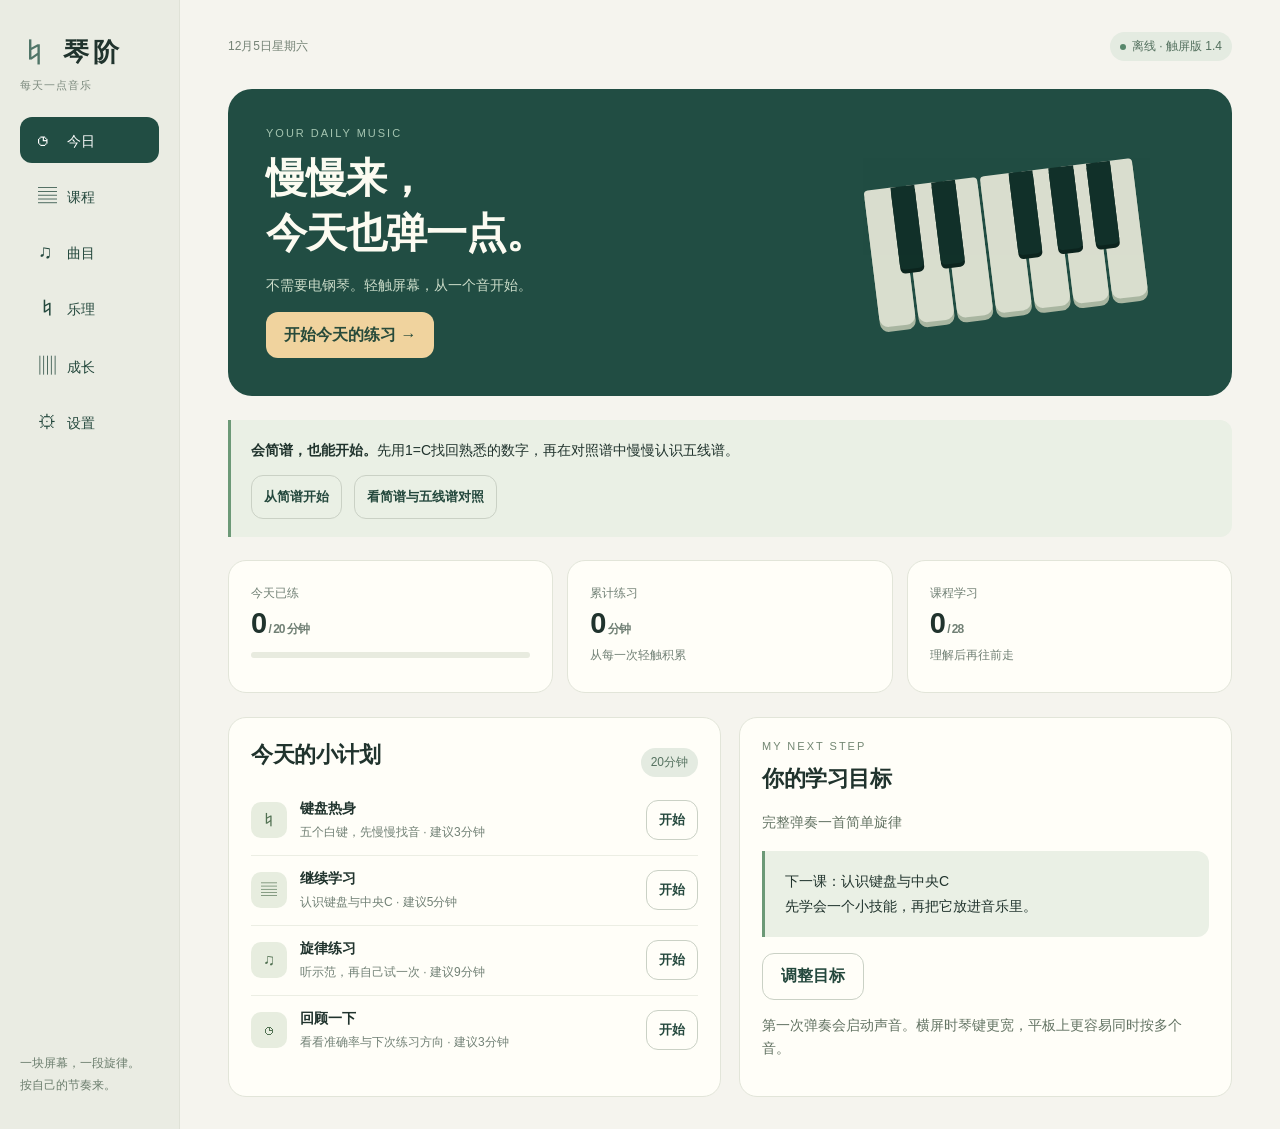
==== web/index.html @ ae4d6d0a "Add offline iPad app and unsigned IPA cloud build" ====
<!doctype html>
<html lang="zh-CN">
<head>
  <meta charset="UTF-8">
  <meta name="viewport" content="width=device-width, initial-scale=1, viewport-fit=cover">
  <meta name="theme-color" content="#214d43">
  <title>琴阶 · 每天一点音乐</title>
  <link rel="stylesheet" href="style.css">
</head>
<body>
  <div id="app"></div>
  <div id="toast" role="status" aria-live="polite"></div>
  <script src="core.js"></script>
  <script src="notation.js"></script>
  <script src="content.js"></script>
  <script src="teaching.js"></script>
  <script src="repertoire.js"></script>
  <script src="audio.js"></script>
  <script src="library.js"></script>
  <script src="app.js"></script>
</body>
</html>
---- web/style.css ----
@font-face{font-family:system;src:local('Noto Sans CJK SC')}*{box-sizing:border-box}html,body{margin:0;min-height:100%;background:#f5f4ee;color:#20332d;font-family:system,-apple-system,"Segoe UI",sans-serif}button,input,select{font:inherit}button{cursor:pointer;border:0;touch-action:manipulation}button:disabled{opacity:.45;cursor:default}button:focus-visible,a:focus-visible{outline:3px solid #e3a658;outline-offset:3px}button,input,select{border-radius:12px}button{padding:12px 18px;background:#e7eae1;color:#24483d;font-weight:600;min-height:46px}button.primary{background:#214d43;color:#fff}button.outline{background:transparent;border:1px solid #cad1c5}button.small{padding:9px 12px;min-height:40px;font-size:13px}button.active{background:#214d43;color:#fff}button.danger{color:#ab4036;background:#fceae6}input,select{padding:12px;background:#fff;border:1px solid #d3d8cb;color:#20332d}input[type=range]{padding:0;accent-color:#214d43;min-width:100px}h1,h2,h3,p{margin-top:0}h1{font-size:clamp(26px,3.2vw,42px);font-weight:650;letter-spacing:-1px;margin-bottom:12px}h2{font-size:22px;letter-spacing:-.5px;margin-bottom:16px}h3{font-size:17px;margin-bottom:8px}p{line-height:1.8}small,.muted{color:#718075}small{font-size:12px}.shell{display:grid;grid-template-columns:180px minmax(0,1fr);min-height:100vh}.sidebar{background:#eaece3;border-right:1px solid #dfe2d7;padding:32px 20px;display:flex;flex-direction:column;gap:24px}.brand{font-size:26px;letter-spacing:4px;font-weight:700;display:flex;align-items:center;gap:9px}.brand span{font-size:30px;font-weight:400;color:#507568}.brand-sub{font-size:11px;margin-top:5px;color:#7c8a7e;letter-spacing:1px}.nav{display:flex;flex-direction:column;gap:8px}.nav button{text-align:left;background:transparent;font-size:14px;font-weight:500}.nav button.active{background:#214d43;color:#fff}.nav-icon{font-size:19px;display:inline-block;width:29px}.side-note{margin-top:auto;font-size:12px;line-height:1.9;color:#6c7e6e}.main{padding:28px 36px;min-width:0;max-width:1500px;width:100%;margin:auto}.topline{display:flex;align-items:center;justify-content:space-between;margin-bottom:28px;font-size:12px;color:#748275}.tag{display:inline-flex;align-items:center;gap:6px;padding:6px 10px;border-radius:25px;background:#e4ebe1;font-size:12px;color:#54715f}.dot{width:6px;height:6px;border-radius:50%;background:#57876b}.eyebrow{font-size:11px;letter-spacing:2px;color:#738773;margin-bottom:12px}.row{display:flex;align-items:center;gap:12px;flex-wrap:wrap}.between{justify-content:space-between}.hero{background:#214d43;color:#fcfbf1;border-radius:24px;padding:32px;display:grid;grid-template-columns:1.4fr 1fr;gap:24px;margin-bottom:24px;overflow:hidden}.hero p{color:#cbdcc9;font-size:14px}.hero .eyebrow{color:#a5c5b1}.hero button{background:#f0d39e;color:#284b3b}.mini-piano{height:138px;max-width:270px;align-self:center;position:relative;display:flex;gap:3px;transform:rotate(-7deg);margin:20px auto;width:100%;opacity:.9}.mini-piano i{height:100%;background:#eeeede;flex:1;border-radius:4px 4px 9px 9px;box-shadow:0 5px 0 #b8c2ac}.mini-piano b{position:absolute;top:0;width:9%;height:60%;background:#102e27;border-radius:0 0 5px 5px;box-shadow:0 4px 0 #0a211b}.stats{display:grid;grid-template-columns:repeat(3,1fr);gap:14px;margin-bottom:24px}.stat,.card{background:#fffef8;border:1px solid #e2e5d9;border-radius:18px;padding:22px}.stat strong{display:block;font-size:29px;letter-spacing:-1px;margin:5px 0}.stat span{font-size:12px;color:#718075}.grid{display:grid;grid-template-columns:repeat(2,minmax(0,1fr));gap:18px}.grid.three{grid-template-columns:repeat(3,minmax(0,1fr))}.card p{font-size:14px;color:#637363;margin-bottom:15px}.task{display:flex;align-items:center;gap:13px;padding:14px 0;border-bottom:1px solid #eceee4}.task:last-child{border:0}.task-icon{width:36px;height:36px;background:#e7eddf;border-radius:10px;display:grid;place-items:center;color:#517152}.task-text{flex:1}.task-text b{font-size:14px;display:block;margin-bottom:4px}.section-title{display:flex;justify-content:space-between;align-items:center;margin:30px 0 15px}.section-title h2{margin:0}.progress{height:6px;background:#e8ebdf;border-radius:10px;overflow:hidden;margin:12px 0}.progress div{background:#6e9575;height:100%;border-radius:10px}.badge{display:inline-block;font-size:11px;padding:5px 8px;border-radius:7px;background:#eeeedd;color:#657557;margin-bottom:12px}.badge.done{background:#deebdf;color:#396c4d}.lesson-grid{display:grid;grid-template-columns:repeat(3,minmax(0,1fr));gap:14px}.lesson-card{display:flex;flex-direction:column}.lesson-card p{flex:1}.lesson-card button{align-self:flex-start}.reading{max-width:860px}.reading .card{margin:18px 0}.reading li{margin:12px 0;line-height:1.8;font-size:15px}.callout{padding:18px 20px;background:#eaf0e5;border-left:3px solid #6c9977;border-radius:0 12px 12px 0;margin:16px 0;font-size:14px;line-height:1.8}.tabs{display:flex;gap:8px;flex-wrap:wrap;margin:20px 0}.tabs button{font-size:13px}.practice-head{display:flex;gap:14px;justify-content:space-between;align-items:flex-start;margin-bottom:12px}.practice-head h1{font-size:27px;margin:7px 0}.practice-options{display:flex;gap:14px;align-items:center;flex-wrap:wrap;background:#fffef8;border:1px solid #e2e5d9;border-radius:14px;padding:13px 18px;margin:16px 0}.practice-options label{font-size:13px;display:flex;align-items:center;gap:8px}.score-panel{background:#fffef8;border:1px solid #e0e5d7;border-radius:20px;padding:18px;min-height:205px}.score-scroll{overflow:auto;padding:8px 0;scrollbar-width:thin}.score-scroll svg{display:block;min-width:100%;height:150px}.feedback{display:flex;justify-content:space-between;align-items:center;gap:10px;padding:12px 0 0;border-top:1px solid #edf0e5;font-size:14px;min-height:49px}.feedback strong{color:#2e6a4d}.feedback.error strong{color:#af6039}.keyboard-wrap{background:#dce3d6;border-radius:18px;padding:12px;margin:16px 0;touch-action:none;user-select:none;-webkit-user-select:none}.keyboard-toolbar{display:flex;justify-content:space-between;align-items:center;gap:8px;margin-bottom:10px;font-size:12px;color:#5b725f}.keyboard{height:clamp(160px,23vh,255px);position:relative;display:flex;gap:3px;touch-action:none}.key{padding:0;min-height:0;position:relative;display:flex;justify-content:center;align-items:flex-end;font-weight:400;touch-action:none;user-select:none;-webkit-user-select:none;-webkit-tap-highlight-color:transparent}.white{flex:1;background:linear-gradient(#fffef9,#f5f4e9);border-radius:3px 3px 9px 9px;color:#7a8271;border-bottom:5px solid #c2ccbb}.black{position:absolute;top:0;height:61%;width:4.8%;background:linear-gradient(#33483c,#1b3027);border-radius:0 0 6px 6px;color:#b8cabc;z-index:2;border-bottom:4px solid #10251b}.key span{padding-bottom:13px;font-size:12px;pointer-events:none}.black span{font-size:9px}.key.target{background:linear-gradient(#e0edcb,#c9deb4)}.black.target{background:linear-gradient(#5d8360,#385b3f)}.key.pressed{background:#dfb67b!important;border-bottom-color:#b98b52;transform:translateY(2px)}.transport{display:flex;justify-content:center;gap:10px;flex-wrap:wrap;margin:14px 0}.practice-tip{text-align:center;font-size:12px;color:#7a8979}.note-chip{display:inline-block;padding:6px 10px;background:#e8eddf;border-radius:8px;margin:3px;color:#355441;font-size:13px}.heatmap{display:grid;grid-template-columns:repeat(7,1fr);gap:7px;margin:16px 0}.day{aspect-ratio:1;border-radius:7px;background:#edf0e5;display:flex;flex-direction:column;align-items:center;justify-content:center;color:#809076;font-size:11px;gap:3px}.day.played{background:#c8dcbd;color:#31583a}.day.today{outline:2px solid #426f4e;outline-offset:1px}.history-item{padding:14px 0;border-bottom:1px solid #edf0e5;font-size:14px}.history-item small{display:block;margin-top:5px}.field{display:flex;flex-direction:column;gap:9px;margin:20px 0;font-size:14px}.quiz-options{display:flex;flex-wrap:wrap;gap:10px;margin:15px 0}.quiz-options button{min-width:90px}.result{background:#e7efdf;border:1px solid #cbdcc0;padding:22px;border-radius:16px;margin-top:14px}.result h2{margin-bottom:12px}.result p{margin:9px 0;font-size:14px}.empty{text-align:center;padding:24px;color:#798677}#toast{position:fixed;bottom:22px;left:50%;transform:translateX(-50%);background:#203e32;color:#fff;padding:13px 22px;border-radius:12px;z-index:20;max-width:90%;opacity:0;pointer-events:none;transition:opacity .15s;font-size:14px}#toast.show{opacity:1}.audio-note{font-size:12px;line-height:1.6;color:#7b8574;margin-top:14px}.lesson-number{font-size:24px;color:#91a489;margin-bottom:12px;font-weight:300}.footer-note{margin-top:24px;color:#82907c;font-size:12px;line-height:1.8}.knowledge-buttons button{font-size:13px}.settings-grid{max-width:780px}.filter-label{font-size:12px;color:#75836c;margin-right:6px}
@media(min-width:1200px){.main{padding:32px 48px}.keyboard{height:240px}.hero{padding:38px}}
@media(max-width:950px){.shell{grid-template-columns:85px minmax(0,1fr)}.sidebar{padding:25px 10px}.brand{font-size:20px;justify-content:center;letter-spacing:0}.brand span,.brand-sub,.side-note{display:none}.nav button{text-align:center;padding:12px 3px;font-size:11px}.nav-icon{display:block;margin:auto;width:auto;font-size:22px;margin-bottom:5px}.main{padding:22px}.lesson-grid{grid-template-columns:repeat(2,minmax(0,1fr))}.grid.three{grid-template-columns:repeat(2,minmax(0,1fr))}.hero{padding:25px}.keyboard{height:190px}}
@media(max-width:600px){.shell{display:block}.sidebar{position:fixed;bottom:0;left:0;right:0;height:68px;padding:6px;background:#eaece3;z-index:10;border-top:1px solid #d5dece}.brand{display:none}.nav{flex-direction:row;gap:2px;justify-content:space-around}.nav button{flex:1;min-height:54px;padding:4px;font-size:10px}.nav-icon{font-size:19px;margin-bottom:2px}.main{padding:18px 14px 85px}.topline{margin-bottom:20px}.hero{grid-template-columns:1fr;padding:23px}.mini-piano{display:none}.stats{gap:8px}.stat{padding:13px}.stat strong{font-size:24px}.grid,.grid.three,.lesson-grid{grid-template-columns:1fr}.keyboard-wrap{padding:8px}.keyboard{gap:2px;height:165px}.key span{font-size:9px}.black span{font-size:7px}.keyboard-toolbar{font-size:10px}.practice-head h1{font-size:23px}.practice-options{padding:12px;gap:9px}.practice-options label{font-size:12px}.transport button{padding:12px;font-size:12px}.score-panel{padding:12px}.feedback{font-size:12px}.card{padding:19px}}
@media(max-height:680px) and (min-width:601px){.main{padding-top:14px;padding-bottom:16px}.topline{margin-bottom:15px}.practice-options{margin:10px 0}.score-panel{min-height:165px;padding:10px 16px}.score-scroll svg{height:120px}.keyboard{height:155px}.keyboard-wrap{margin:10px 0}.transport{margin:9px 0}.practice-head h1{font-size:23px}}
.main{margin:0 auto}.practice-main .topline{display:none}
/* Keep notation readable while keeping the transport visible on a tablet. */
.practice-main .score-scroll svg{height:150px!important}
@media(max-height:680px) and (min-width:601px){.practice-main .score-scroll svg{height:110px!important}.practice-main .keyboard{height:130px!important}}
.notation-control{display:inline-flex;align-items:center;gap:8px;font-size:13px}.notation-control select{padding:9px;width:110px}.practice-options #mode{width:180px}.practice-options #range{width:108px}.practice-options #bpm{width:100px}.practice-options label{white-space:nowrap}.notation-help{font-size:12px;color:#66785c;line-height:1.6;margin:8px 3px}.score-name{display:block;font-size:11px;color:#7d8c71;padding:2px 10px}.score-pair{width:max-content;min-width:100%}.score-pair svg{min-width:0}.key-number{display:block;position:relative;font-size:17px;font-weight:600;line-height:1.1;margin:10px 0 6px}.key-number i,.key-number em{position:absolute;font-style:normal;left:0;right:0;text-align:center;font-size:15px;line-height:7px}.key-number i{top:-9px}.key-number em{bottom:-7px}.key span small{display:block;color:inherit;font-size:10px;opacity:.8}.black .key-number{font-size:12px}.black span small{font-size:8px}.question-block{padding:14px 0;border-bottom:1px solid #e8ecdF;margin-bottom:20px}.answer-explanation{padding:12px;border-radius:9px;background:#eef3e7;font-size:14px;line-height:1.8}.answer-explanation.correct{color:#396d48}.answer-explanation.retry{color:#96613f;background:#f9f0df}.mistake{color:#986448!important}.table-scroll{overflow:auto}.bridge-table{width:100%;border-collapse:collapse;font-size:14px;white-space:nowrap}.bridge-table th{text-align:left;color:#6c7d60;font-size:12px;background:#f0f3e8}.bridge-table th,.bridge-table td{padding:11px 12px;border-bottom:1px solid #e9eddf}.bridge-number{font-size:22px;color:#365b3e}.lesson-score{background:#f6f7ef;border-radius:12px;padding:8px}.lesson-score svg{height:160px}.lesson-score .score-pair svg{height:145px}.reading .card h2{font-size:20px}.settings-grid .notation-control{margin:15px 0 22px}.learning-intro{margin:0 0 23px}.reading .score-scroll{overscroll-behavior-x:contain}
@media(min-width:601px) and (max-height:900px){.practice-main.compare-mode .score-scroll svg{height:100px!important}.practice-main.compare-mode .keyboard{height:125px!important}.practice-main.compare-mode .notation-help{margin:5px 3px}.practice-main.compare-mode .practice-tip{font-size:11px}.practice-main.compare-mode .practice-options{gap:10px}}
@media(max-width:600px){.notation-control select{width:110px}.key-number{font-size:13px}.black .key-number{font-size:10px}.key span small{font-size:8px}.black span small{font-size:7px}.bridge-table th,.bridge-table td{padding:9px 7px}.practice-options #mode{width:176px}.practice-options{gap:9px}.score-pair svg{height:130px!important}}
@media(min-width:601px) and (max-height:900px){.practice-main{padding:14px 24px}.practice-main .practice-head .eyebrow{display:none}.practice-main .practice-head h1{font-size:23px;margin:0 0 7px}.practice-main .practice-options{padding:8px 14px;margin:10px 0}.practice-main .practice-options select{padding:9px}.practice-main .score-panel{min-height:150px;padding:10px 14px}.practice-main .score-scroll{padding:4px 0}.practice-main .score-scroll svg{height:80px}.practice-main .feedback{min-height:32px;padding-top:8px}.practice-main .keyboard-wrap{padding:8px 10px;margin:10px 0}.practice-main .keyboard{height:145px}.practice-main .keyboard-toolbar{margin-bottom:8px}.practice-main .keyboard-toolbar button{padding:6px 10px;min-height:30px}.practice-main .transport{margin:8px 0}.practice-main .practice-tip{margin-bottom:8px}}
.guide-invite{display:flex;justify-content:space-between;align-items:center;gap:12px;background:#e8eedf;border-radius:12px;padding:9px 14px;font-size:13px}.guide-panel{padding:12px 16px;background:#e7efdf;border:1px solid #d1dfc2;border-radius:15px}.guide-panel p{font-size:13px;margin:7px 0;line-height:1.6}.guide-steps{display:flex;gap:16px;color:#829174;font-size:13px}.guide-steps .current{color:#244f3d;font-weight:700}.guide-result{border-top:1px solid #cfddc0;margin:14px 0;padding-top:5px}.keyboard-toolbar label{display:flex;align-items:center;gap:7px}.keyboard-toolbar select{padding:6px 8px;border-radius:9px;font-size:12px}.keyboard-caption{margin-right:auto}.repeat-control{display:flex;align-items:center;gap:6px;font-size:12px;color:#5e735c;padding:8px}.repeat-control input{accent-color:#214d43;width:17px;height:17px}.practice-options #bar-first,.practice-options #bar-last{width:55px}.key.replaying{background:#d0b88f!important;border-bottom-color:#b99262}.replay-library{margin-top:20px}.replay-row{padding:10px 0;border-bottom:1px solid #e2e8d8;font-size:14px}.replay-row:last-child{border:0}.result>small{display:block;margin-top:13px;line-height:1.7}
.guide-panel p{margin:3px 0}.practice-main .practice-head{margin-bottom:10px}
@media(min-width:601px) and (max-height:900px){.practice-main .score-scroll svg{height:110px!important}.practice-main.compare-mode .score-scroll svg{height:80px!important}.practice-main .guide-panel{padding:8px 12px}.practice-main .guide-panel .row button{min-height:30px;padding:6px 10px}.practice-main .guide-panel>button{min-height:32px;padding:6px 14px}.practice-main .practice-options{gap:8px 12px}.practice-main .keyboard{height:160px}.practice-main .keyboard-caption{display:none}.practice-main .guide-invite{padding:6px 12px}}
@media(max-width:600px){.guide-invite{font-size:12px;padding:9px}.guide-steps{gap:8px;font-size:12px}.guide-panel{padding:10px}.keyboard-toolbar{flex-wrap:wrap}.keyboard-caption{display:none}.practice-options #bar-first,.practice-options #bar-last{width:53px}.replay-row{gap:10px}}
.song-path{border-left:3px solid #92aa77;background:#eaf0e1;padding:12px 16px;border-radius:0 12px 12px 0;font-size:14px;line-height:1.7;margin:20px 0}.catalog-tools{justify-content:space-between;margin:20px 0}.catalog-tools label{font-size:13px;display:flex;align-items:center;gap:10px}.catalog-tools input{width:260px;max-width:100%}.song-skills{display:flex;gap:5px;flex-wrap:wrap;margin-bottom:14px}.song-skills span{font-size:11px;background:#edf1e5;color:#597150;padding:5px 7px;border-radius:6px}.song-card .badge{align-self:flex-start}.song-card details{border-top:1px solid #e5eadc;padding:12px 0;font-size:12px;color:#65775c;margin-bottom:8px}.song-card summary,.piece-plan summary{cursor:pointer;line-height:1.6}.song-card details p{margin:10px 0;font-size:12px}.song-card ol,.piece-plan ol{padding-left:20px;line-height:1.8}.song-card details small{display:block;line-height:1.7}.song-card .row{gap:6px}.piece-plan{padding:7px 12px;background:#f0f3e7;border-radius:10px;margin:8px 0;font-size:12px;color:#536a50}.piece-plan p{margin:9px 0;line-height:1.7}.song-card h3{line-height:1.6}.tabs .filter-label{align-self:center;min-width:30px}
@media(max-width:600px){.catalog-tools label{width:100%}.catalog-tools input{flex:1;min-width:0}.song-path{font-size:12px}.song-card h3{font-size:17px}}
@media(min-width:601px) and (max-height:900px){.practice-main.compare-mode .notation-help{display:none}.practice-main .piece-plan{padding:4px 12px;margin:5px 0}.practice-main .practice-options #bpm{width:85px}.practice-main .practice-options label{gap:6px}}
@media(min-width:601px) and (max-height:900px){.practice-main.compare-mode .keyboard{height:120px!important}.practice-main .guide-panel{padding:6px 12px}}
.library-tools{display:flex;justify-content:space-between;align-items:center;gap:18px;background:#e9efdf;padding:18px;border-radius:15px;margin:20px 0}.library-tools b{font-size:15px}.library-tools small{display:block;line-height:1.6;margin-top:7px}.import-help{padding:12px 18px;font-size:13px;margin:14px 0}.import-help summary{cursor:pointer}.import-help li{line-height:1.8;margin:7px 0}.import-help p{font-size:12px;margin-bottom:0}.import-preview{margin:24px 0;max-width:850px}.import-preview article{padding:16px 0;border-bottom:1px solid #e1e8d7}.import-preview article:last-child{border:0}.import-preview small{line-height:1.7;display:block}.import-preview p{margin:12px 0}.remove-song{background:transparent;color:#8c7962;font-size:11px!important;margin-top:10px;min-height:30px!important;padding:4px 0!important}.import-error{font-size:13px;overflow-wrap:anywhere}
@media(max-width:950px){.library-tools{flex-direction:column;align-items:flex-start}.library-tools .row{gap:8px}}
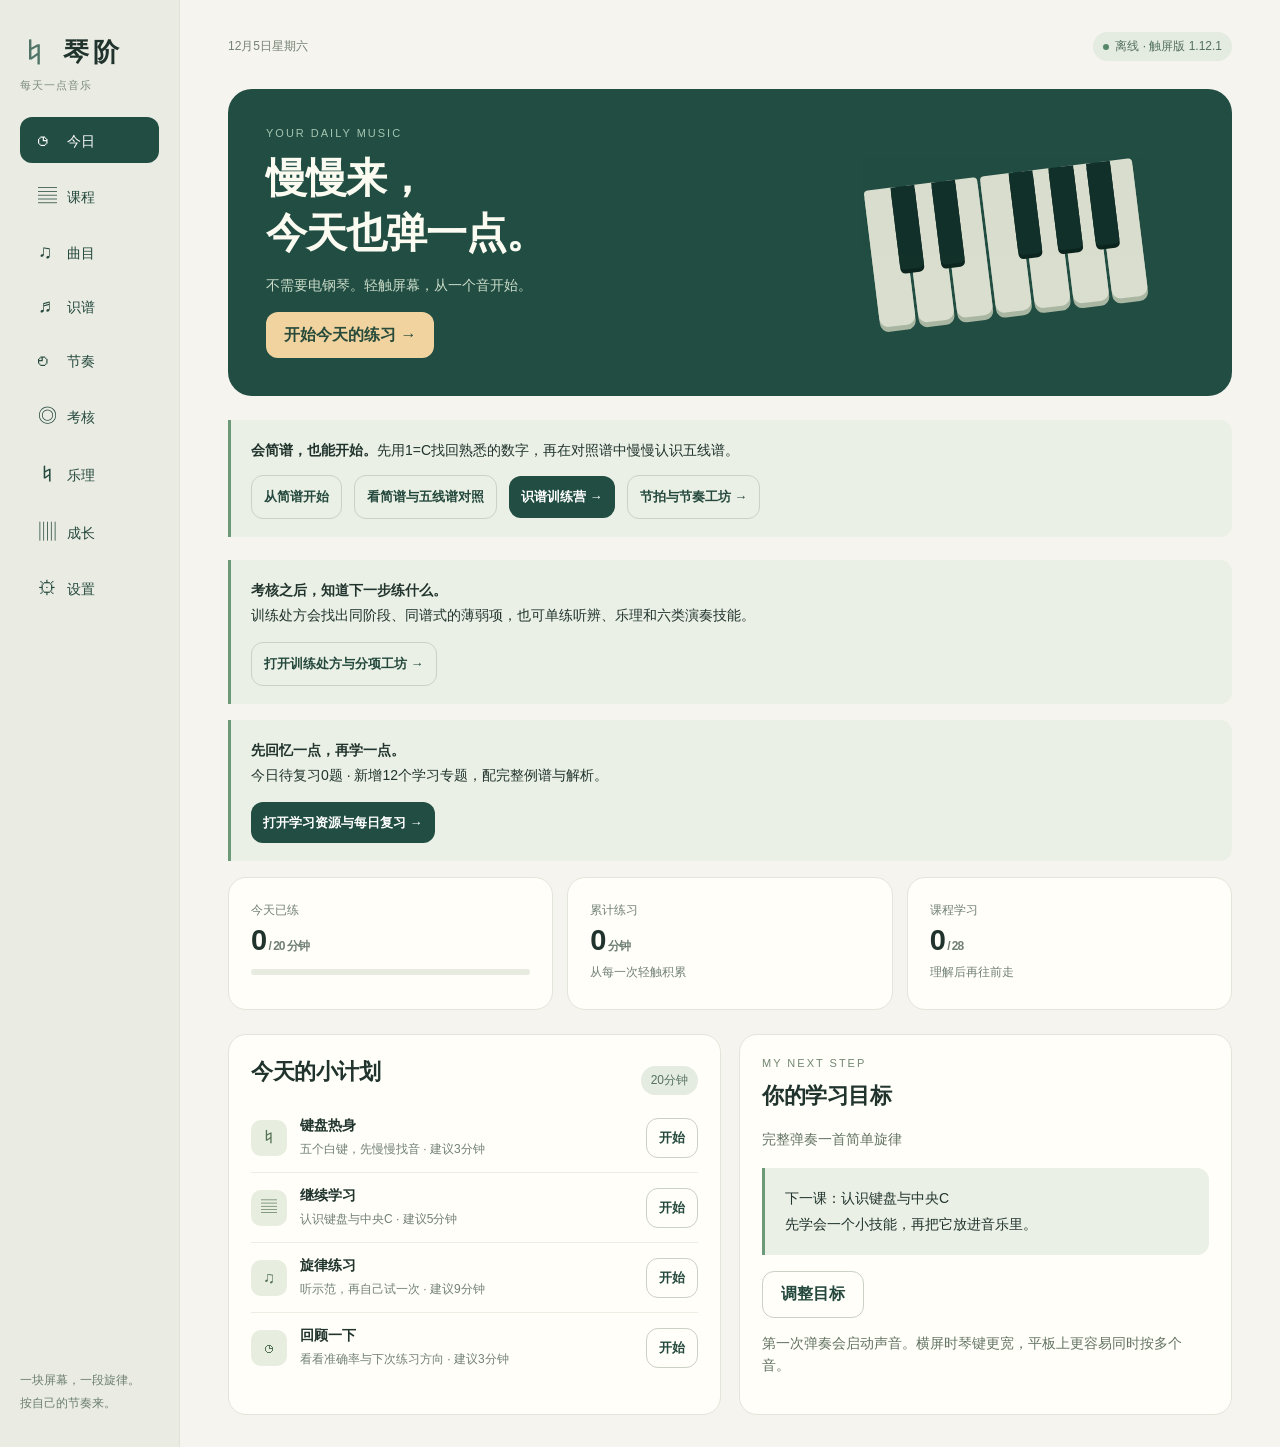
==== commit c454944e: "Publish Qinjie 1.12.1 Android and iPad source with offline piano samples" ====
--- a/web/index.html
+++ b/web/index.html
@@ -10,6 +10,12 @@
 <body>
   <div id="app"></div>
   <div id="toast" role="status" aria-live="polite"></div>
+  <script src="exam-core.js"></script>
+  <script src="coach.js"></script>
+  <script src="learning-content.js"></script>
+  <script src="learning-core.js"></script>
+  <script src="practice-review.js"></script>
+  <script src="rhythm-core.js"></script>
   <script src="core.js"></script>
   <script src="notation.js"></script>
   <script src="content.js"></script>
@@ -17,6 +23,12 @@
   <script src="repertoire.js"></script>
   <script src="audio.js"></script>
   <script src="library.js"></script>
+  <script src="training.js"></script>
+  <script src="exam-content.js"></script>
+  <script src="drill-content.js"></script>
+  <script src="exam.js"></script>
+  <script src="learning-ui.js"></script>
+  <script src="rhythm-ui.js"></script>
   <script src="app.js"></script>
 </body>
 </html>
--- a/web/style.css
+++ b/web/style.css
@@ -21,3 +21,74 @@
 @media(min-width:601px) and (max-height:900px){.practice-main.compare-mode .keyboard{height:120px!important}.practice-main .guide-panel{padding:6px 12px}}
 .library-tools{display:flex;justify-content:space-between;align-items:center;gap:18px;background:#e9efdf;padding:18px;border-radius:15px;margin:20px 0}.library-tools b{font-size:15px}.library-tools small{display:block;line-height:1.6;margin-top:7px}.import-help{padding:12px 18px;font-size:13px;margin:14px 0}.import-help summary{cursor:pointer}.import-help li{line-height:1.8;margin:7px 0}.import-help p{font-size:12px;margin-bottom:0}.import-preview{margin:24px 0;max-width:850px}.import-preview article{padding:16px 0;border-bottom:1px solid #e1e8d7}.import-preview article:last-child{border:0}.import-preview small{line-height:1.7;display:block}.import-preview p{margin:12px 0}.remove-song{background:transparent;color:#8c7962;font-size:11px!important;margin-top:10px;min-height:30px!important;padding:4px 0!important}.import-error{font-size:13px;overflow-wrap:anywhere}
 @media(max-width:950px){.library-tools{flex-direction:column;align-items:flex-start}.library-tools .row{gap:8px}}
+.reading-round{max-width:1040px;margin:20px auto}.reading-round h2{margin-top:20px;font-size:22px}.reading-question{display:flex;justify-content:center;background:#f4f6ed;border-radius:16px;margin:16px 0}.reading-question>svg{height:180px;width:168px}.reading-choices{display:grid;grid-template-columns:repeat(4,minmax(0,1fr));gap:12px}.reading-choice{padding:8px;background:#fffef8;border:2px solid #d9dfcf;display:flex;flex-direction:column;align-items:center}.reading-choice>span{font-size:12px}.reading-choice svg{width:100%;max-width:168px;height:160px}.reading-choice:disabled{opacity:1}.reading-choice.is-correct{border-color:#398267;background:#e6f1e2}.reading-choice.is-wrong{border-color:#b96551;background:#f9e7df}.reading-feedback{line-height:1.8;margin-top:20px;color:#54715f}.reading-feedback p{margin:8px 0}.reading-error{background:#f7ebe0}.reading-pair{display:flex;justify-content:center;gap:12px}.reading-pair svg{width:168px;height:145px;max-width:45%}.reading-mode-list{display:flex;flex-direction:column;gap:12px}.reading-weak{display:flex;flex-wrap:wrap;gap:8px;margin:16px 0}.reading-result{margin:20px 0}.reading-main .history-item small{display:block;margin-top:7px}.reading-keyboard{height:175px}.reading-round .keyboard-wrap{overflow-x:auto}.reading-main .field{display:flex;flex-direction:column;gap:8px;margin:14px 0}.reading-main .card>small{display:block;line-height:1.7;margin-top:12px}
+@media(max-width:950px){.reading-choices{grid-template-columns:repeat(2,minmax(0,1fr))}.reading-choice svg{height:130px}.reading-round h2{font-size:19px}}
+/* Offline recorded piano controls */
+.practice-options #timbre{max-width:220px}
+.timbre-card>label{display:flex;gap:12px;align-items:center;margin-bottom:16px}
+.timbre-card select{flex:1;min-width:0;max-width:100%}
+.timbre-card [data-audio-status]{display:block;color:#54715f;margin:14px 0}
+.practice-audio-status{display:block;margin-top:12px}
+[hidden]{display:none!important}
+.audio-preparation{display:flex;align-items:center;gap:10px;flex-wrap:wrap;margin:8px 0;font-size:12px;min-width:0}
+.audio-preparation small{overflow-wrap:anywhere;flex:1;min-width:160px}
+.audio-preparation progress{width:150px;max-width:100%;height:8px;accent-color:#214d43}
+.timbre-card .audio-preparation [data-audio-status]{margin:4px 0}
+.audio-check{border-top:1px solid #d9e0d2;margin:18px 0 0;padding-top:16px}
+.audio-check p{font-size:13px;line-height:1.75;margin:10px 0}
+.audio-check .row{flex-wrap:wrap}
+.audio-diagnostic{margin-top:16px;font-size:12px}
+.audio-diagnostic summary{cursor:pointer}
+.audio-diagnostic textarea{width:100%;max-width:100%;min-width:0;font-family:monospace;font-size:11px;line-height:1.5;border:1px solid #d3d8cb;border-radius:10px;padding:10px;resize:vertical;margin-bottom:10px;background:#fffef8;color:#365144}
+.rhythm-workshop{display:grid;gap:20px;grid-template-columns:minmax(250px,.8fr) minmax(0,1.6fr);align-items:start;margin:22px 0}
+.rhythm-controls{display:flex;flex-wrap:wrap;gap:14px;margin:18px 0;align-items:center}.rhythm-controls label{display:flex;align-items:center;gap:8px;font-size:13px}.rhythm-controls input[type=range]{width:120px;min-width:0}.rhythm-controls select{padding:8px;max-width:100%}.rhythm-controls input[type=checkbox]{accent-color:#214d43}
+.rhythm-pulse{display:flex;gap:10px;margin:24px 0}.rhythm-pulse span{display:grid;place-items:center;width:44px;height:44px;border-radius:50%;background:#edf1e5;color:#60775d;font-size:22px}.rhythm-pulse span.current{background:#214d43;color:#fff}
+.rhythm-workshop .row{flex-wrap:wrap}.rhythm-workshop small,.rhythm-result>small{display:block;line-height:1.7;margin-top:10px}
+.rhythm-catalog{display:grid;grid-template-columns:repeat(3,minmax(0,1fr));gap:8px;margin:16px 0 22px}.rhythm-catalog button{text-align:left;white-space:normal}.rhythm-catalog button.selected{background:#214d43;color:#fff}.rhythm-catalog small{color:inherit;margin:0;font-size:10px;opacity:.8}
+.rhythm-count{padding:10px 12px;background:#f1efde;border-radius:10px;font-size:13px}.rhythm-bars{display:grid;grid-template-columns:repeat(2,minmax(0,1fr));gap:12px;margin:16px 0}.rhythm-bar{min-width:0}.rhythm-bar>small{margin:0 0 6px}.rhythm-cells{display:flex;gap:2px;height:65px}.rhythm-cell{min-width:0;display:flex;flex-direction:column;align-items:center;justify-content:center;border-radius:7px;background:#e8eedf;color:#476944}.rhythm-cell b{font-size:20px}.rhythm-cell span{font-size:10px}.rhythm-cell.rest{background:#f1ede3;color:#8d7d64}.rhythm-cell.current{background:#dac399;box-shadow:inset 0 0 0 2px #a88d54}
+.rhythm-actions{margin-top:18px}.rhythm-pad{display:block;width:100%;min-height:115px;margin:20px 0 10px;background:#214d43;color:#fff;font-size:24px;touch-action:none;user-select:none;-webkit-user-select:none}.rhythm-pad span{display:block;font-size:12px;font-weight:400;margin-top:12px}.rhythm-pad.tapped{animation:rhythm-tap .15s ease-out}@keyframes rhythm-tap{from{background:#598d69}to{background:#214d43}}
+.rhythm-result{margin:20px 0}.rhythm-metrics{display:grid;grid-template-columns:repeat(3,minmax(0,1fr));gap:10px;margin:20px 0}.rhythm-metrics>div{background:#edf1e5;padding:14px;border-radius:12px}.rhythm-metrics span{display:block;font-size:12px}.rhythm-metrics b{display:block;font-size:28px;margin:8px 0}.rhythm-metrics small{font-size:11px}
+.rhythm-detail{border-collapse:collapse;width:100%;font-size:13px}.rhythm-detail th,.rhythm-detail td{padding:9px;text-align:left;border-bottom:1px solid #dfe5d8}.rhythm-result details{margin:18px 0}.rhythm-result summary{cursor:pointer}.rhythm-history-row{display:flex;align-items:center;justify-content:space-between;gap:14px;padding:12px 0;border-bottom:1px solid #dfe5d8;font-size:13px}
+@media(max-width:1050px){.rhythm-workshop{grid-template-columns:1fr}.rhythm-workshop>section:first-child .rhythm-controls{margin:12px 0}.rhythm-pulse{margin:16px 0}}
+@media(max-width:650px){.rhythm-catalog{grid-template-columns:repeat(2,minmax(0,1fr))}.rhythm-controls{gap:10px}.rhythm-metrics>div{padding:10px}.rhythm-metrics b{font-size:23px}.rhythm-history-row{flex-wrap:wrap}.rhythm-bars{grid-template-columns:1fr}.rhythm-pad{min-height:110px}}
+@media(prefers-reduced-motion:reduce){.rhythm-pad.tapped{animation:none}}
+.rhythm-active>.muted,.rhythm-active .rhythm-catalog,.rhythm-active .rhythm-controls,.rhythm-active .rhythm-count,.rhythm-active #metro-start{display:none}
+.rhythm-active .rhythm-workshop section>small,.rhythm-active .rhythm-workshop section>p:not(#rhythm-status):not(#rhythm-feedback){display:none}
+.rhythm-active h1{font-size:26px;margin-bottom:8px}.rhythm-active .rhythm-workshop{margin:12px 0}.rhythm-active .rhythm-bars{margin:10px 0}.rhythm-active .rhythm-actions{margin:10px 0}.rhythm-active .rhythm-pad{margin:10px 0;min-height:110px}.rhythm-live-mode{font-size:12px;color:#61765a;margin:10px 0}
+.sample-credits{margin-top:20px;overflow-wrap:anywhere;font-size:13px}
+.sample-credits summary{cursor:pointer}
+.exam-main h1{font-size:clamp(25px,3vw,36px)}
+.exam-station{margin:12px 0}.exam-score{max-height:34vh;overflow:auto;border:1px solid #dfe2d7;border-radius:16px;padding:12px;background:#fffef8}
+.exam-score-row{margin-bottom:10px}.exam-score svg{display:block;min-width:0;width:100%;height:auto;max-height:170px}.exam-score .notation-stack{gap:0}
+.exam-keyboard-wrap{margin:14px 0;overflow-x:auto}.exam-keyboard{height:155px;touch-action:none}.exam-answers{display:grid;grid-template-columns:repeat(2,minmax(0,1fr));gap:12px;margin-top:20px}
+.exam-total{display:block;font-size:42px;color:#214d43;margin:15px 0}.exam-total small{font-size:14px}.exam-stage-report{border-top:1px solid #dfe2d7;padding:16px 0}.exam-stage-report summary,.exam-rules summary{cursor:pointer;font-weight:600;line-height:1.8}
+.exam-metrics{display:grid;grid-template-columns:repeat(3,minmax(0,1fr));gap:10px;margin-top:16px}.exam-metrics>div{background:#edf1e5;border-radius:10px;padding:12px}.exam-metrics span{display:block;font-size:12px}.exam-metrics b{font-size:22px}
+.exam-error-list{max-height:260px;overflow:auto;font-size:13px}.exam-error-list p{margin-bottom:8px}.exam-rules{margin-top:20px}#exam-loading{display:block;margin-top:12px}#exam-cal-tap{min-height:90px;min-width:240px}.exam-question{margin-top:18px}
+.exam-error-list table{width:100%;border-collapse:collapse;margin-top:10px}.exam-error-list th,.exam-error-list td{text-align:left;padding:8px;border-bottom:1px solid #dfe2d7;font-variant-numeric:tabular-nums}
+.coach-plan{margin-top:20px}.coach-prescriptions{display:grid;grid-template-columns:repeat(auto-fit,minmax(220px,1fr));gap:14px}.coach-prescriptions article{background:#edf1e5;padding:16px;border-radius:14px}.coach-prescriptions small{display:block;margin:12px 0}.coach-chart{width:100%;height:180px;display:block}.coach-chart text{font-size:11px;fill:#214d43}.coach-trend-list{font-size:13px;max-height:150px;overflow:auto}.coach-answer-review .callout{margin:20px 0}
+@media(max-width:900px){.coach-prescriptions{grid-template-columns:1fr}.coach-chart{height:150px}}
+@media(max-width:900px){.nav{overflow-x:auto}.exam-score{max-height:30vh}.exam-keyboard{height:145px}.exam-metrics{grid-template-columns:repeat(2,minmax(0,1fr))}.exam-main .row{gap:8px}}
+.learning-editor textarea{display:block;width:100%;max-width:100%;box-sizing:border-box;margin:12px 0;padding:12px;border:1px solid var(--line,#d3dccd);border-radius:12px;background:#fffef8;color:inherit;font:inherit;line-height:1.8;resize:vertical}
+.learning-note-preview{white-space:pre-wrap;overflow-wrap:anywhere;max-height:180px;overflow:auto}
+.learning-summary small,.learning-resource-list small{display:block;margin-top:12px}
+.learning-search{margin:20px 0;flex-wrap:wrap}
+.learning-search label{display:flex;align-items:center;gap:10px}
+.learning-search input{max-width:100%;min-width:0}
+.learning-score>div{margin-bottom:14px;border-bottom:1px solid #e0e6d8;padding-bottom:14px}
+.learning-score svg{display:block;width:100%;min-width:0;height:auto}
+.learning-score .score-pair{width:100%}
+.learning-large.reading,.learning-large .reading{font-size:18px;line-height:1.95}
+.learning-large.reading p,.learning-large .reading p,.learning-large.reading li,.learning-large .reading li{font-size:18px;line-height:1.95}
+.learning-large .reading button,.learning-large.reading button{font-size:16px}
+.learning-review small{display:block;margin:12px 0}
+@media(max-width:650px){.learning-main>.row.between{align-items:flex-start}.learning-main h1{font-size:30px}.learning-search{align-items:stretch}.learning-search label{width:100%}.learning-search input{flex:1}.learning-size{margin-top:8px}.learning-editor .row{flex-wrap:wrap}.learning-score svg{min-width:0}.learning-score{overflow:hidden}}
+.practice-review-panel{border-top:1px solid #cad8c1;padding-top:20px;margin:20px 0}
+.review-bars{display:flex;flex-direction:column;gap:12px;margin:16px 0;max-height:420px;overflow:auto}
+.review-bar{background:#fffef8;border:1px solid #d7e1cd;border-radius:12px;padding:14px;display:flex;justify-content:space-between;gap:14px;flex-wrap:wrap}
+.review-bar p{line-height:1.8;margin:8px 0}
+.practice-review-panel>small{display:block;line-height:1.8;margin:14px 0}
+.review-comparison{background:#f5f1dd;padding:12px;border-radius:10px}
+.review-library{display:grid;gap:18px;margin-top:22px;max-width:920px}
+.review-library details{margin-top:16px}.review-library summary{cursor:pointer;font-weight:600}.review-library p{overflow-wrap:anywhere}
+@media(max-width:650px){.review-bar .row{flex-wrap:wrap}.practice-review-panel .row.between{align-items:flex-start}.review-bar button{white-space:normal}.review-library .row{flex-wrap:wrap}}
+@media(min-width:601px) and (max-height:900px){.practice-main.compare-mode{padding-top:10px}.practice-main.compare-mode .practice-options{margin:6px 0}.practice-main.compare-mode .transport{margin-top:4px}.practice-main.compare-mode .practice-head{margin-bottom:6px}.practice-main.compare-mode .keyboard-toolbar{margin-bottom:4px}.practice-main.compare-mode .guide-panel{padding:4px 12px}}
